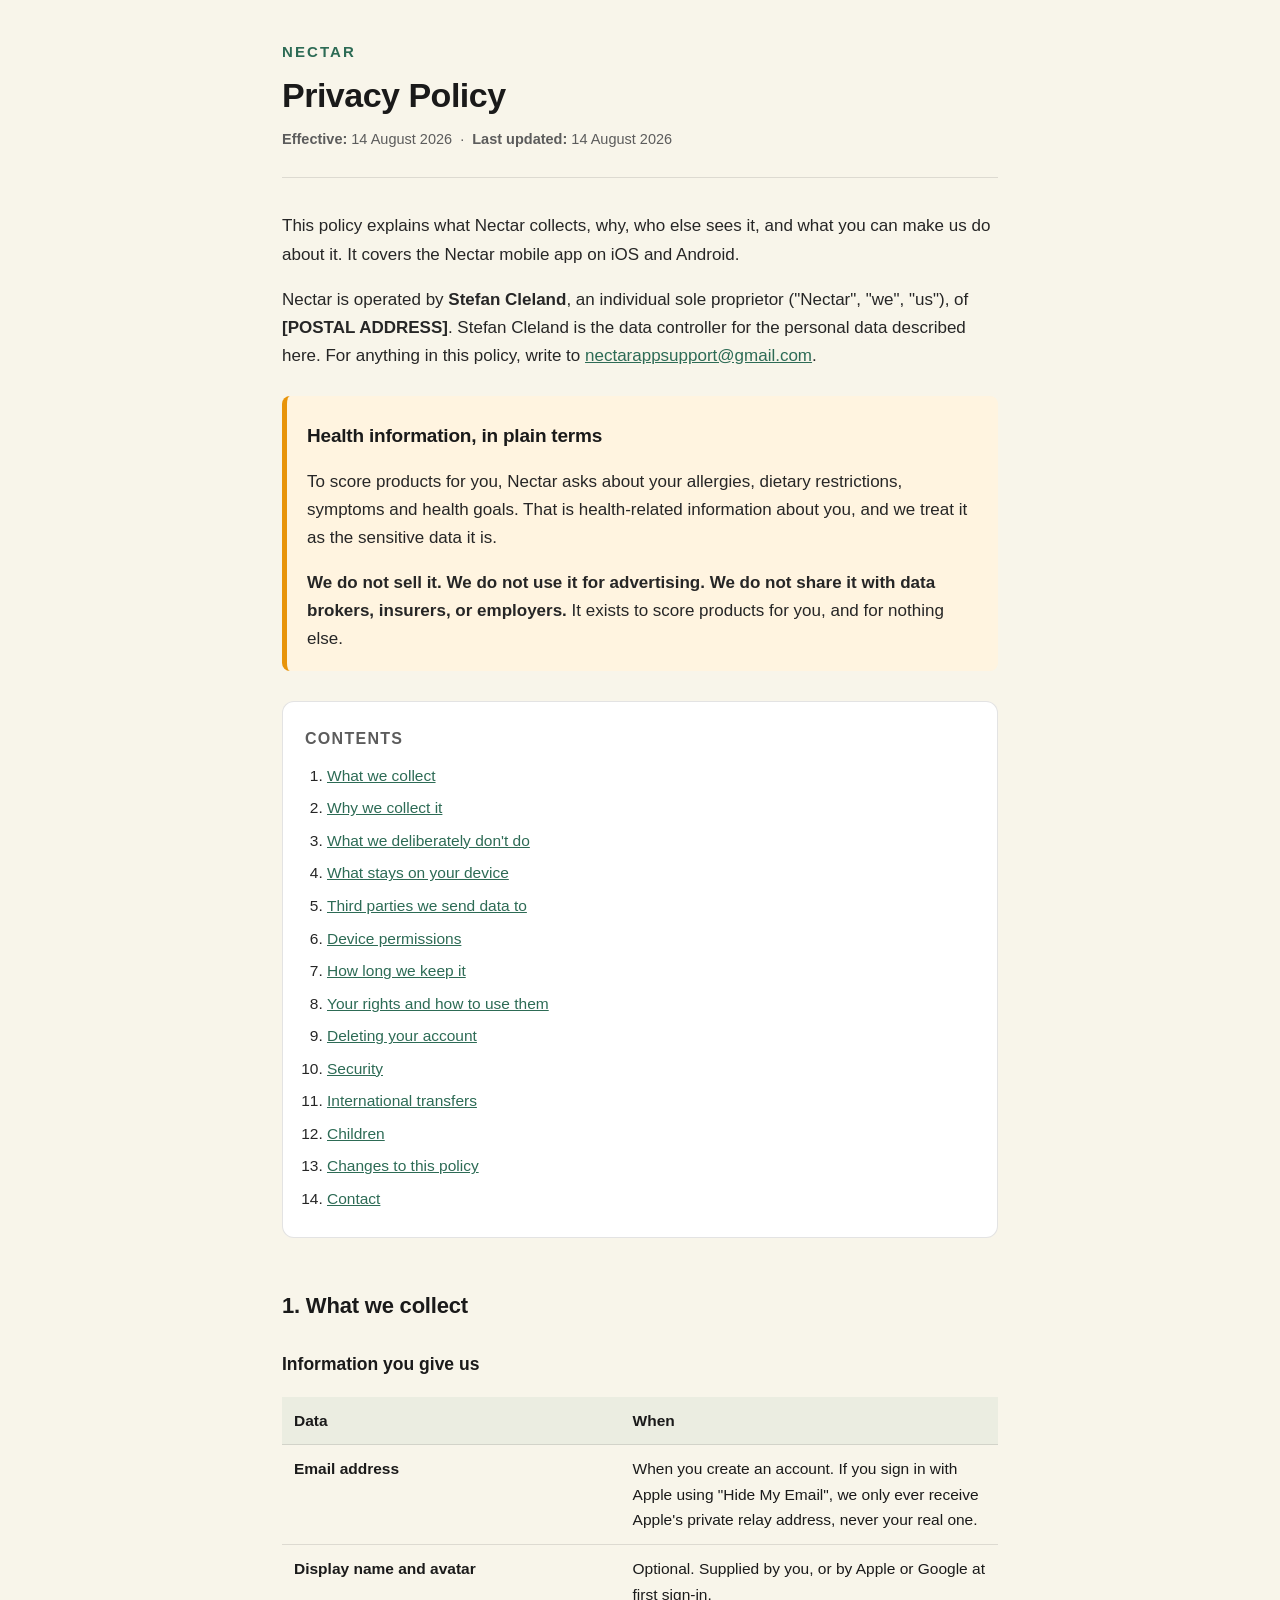
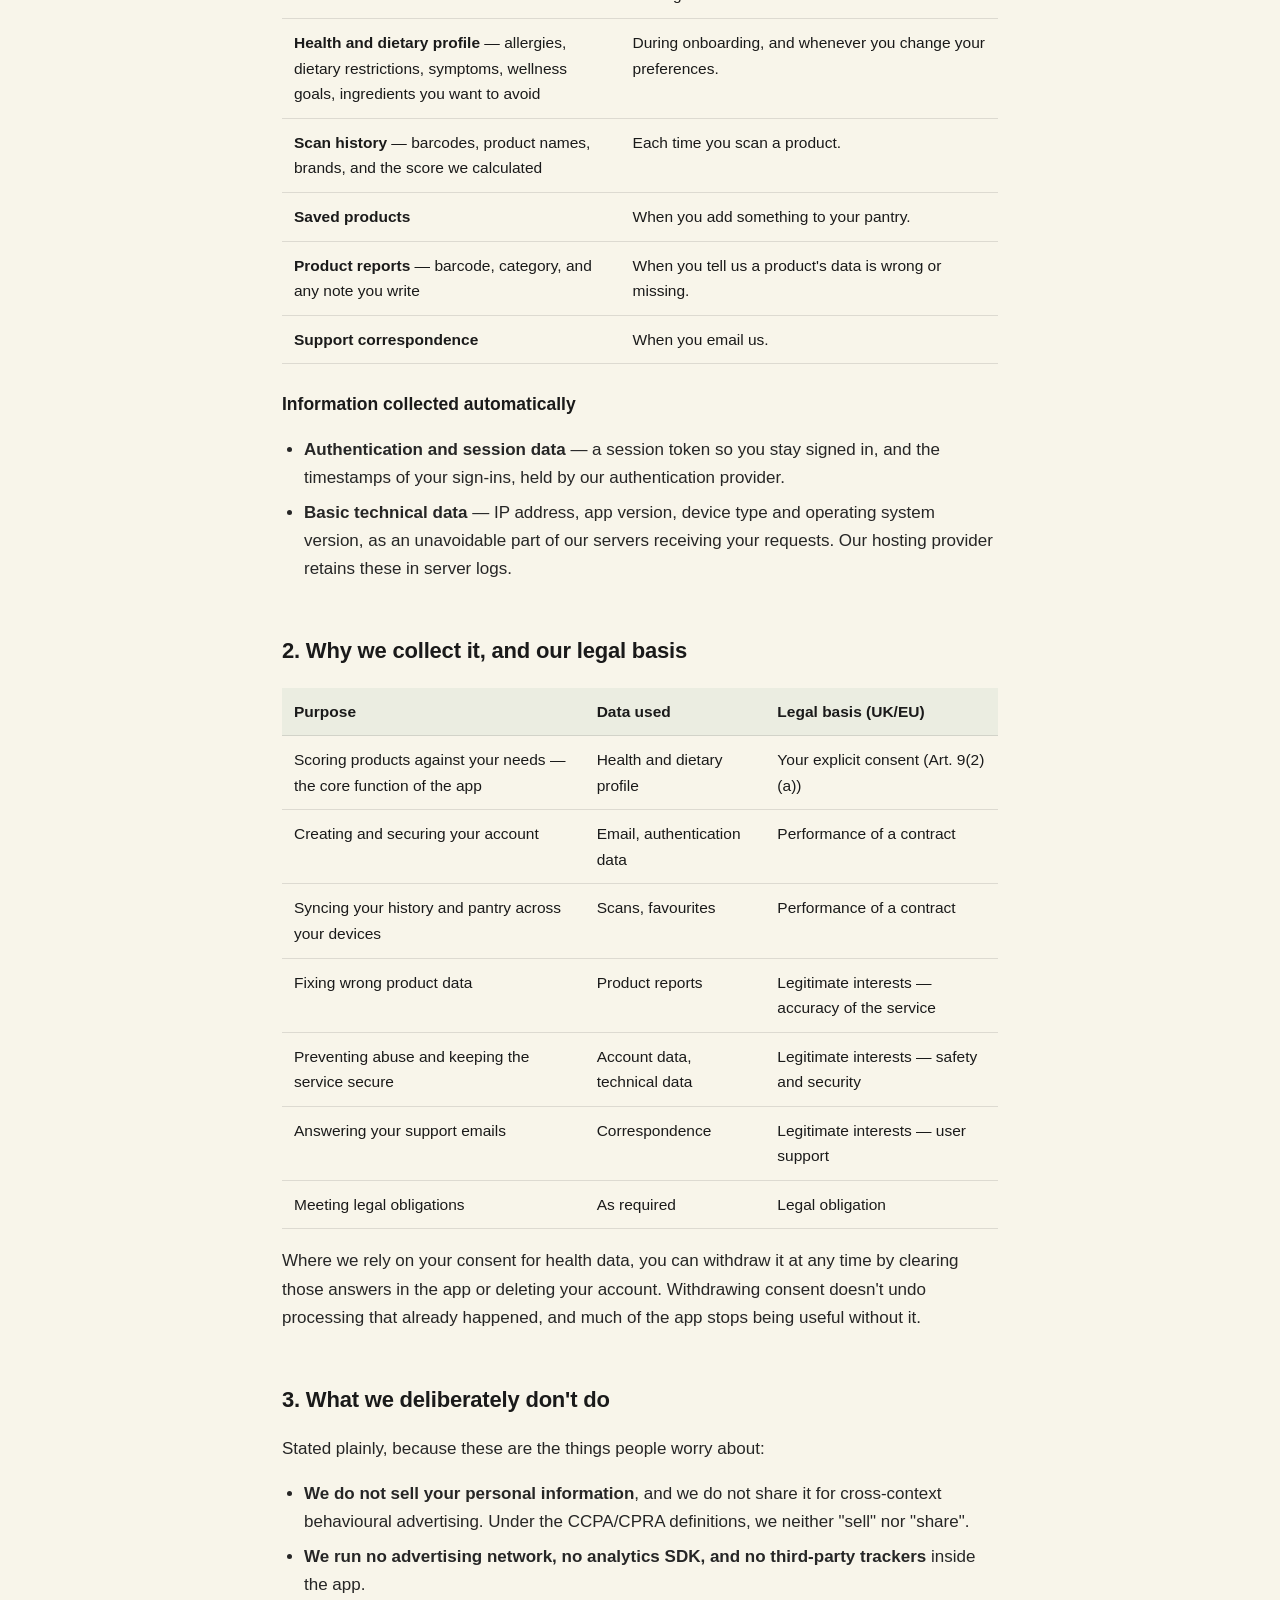
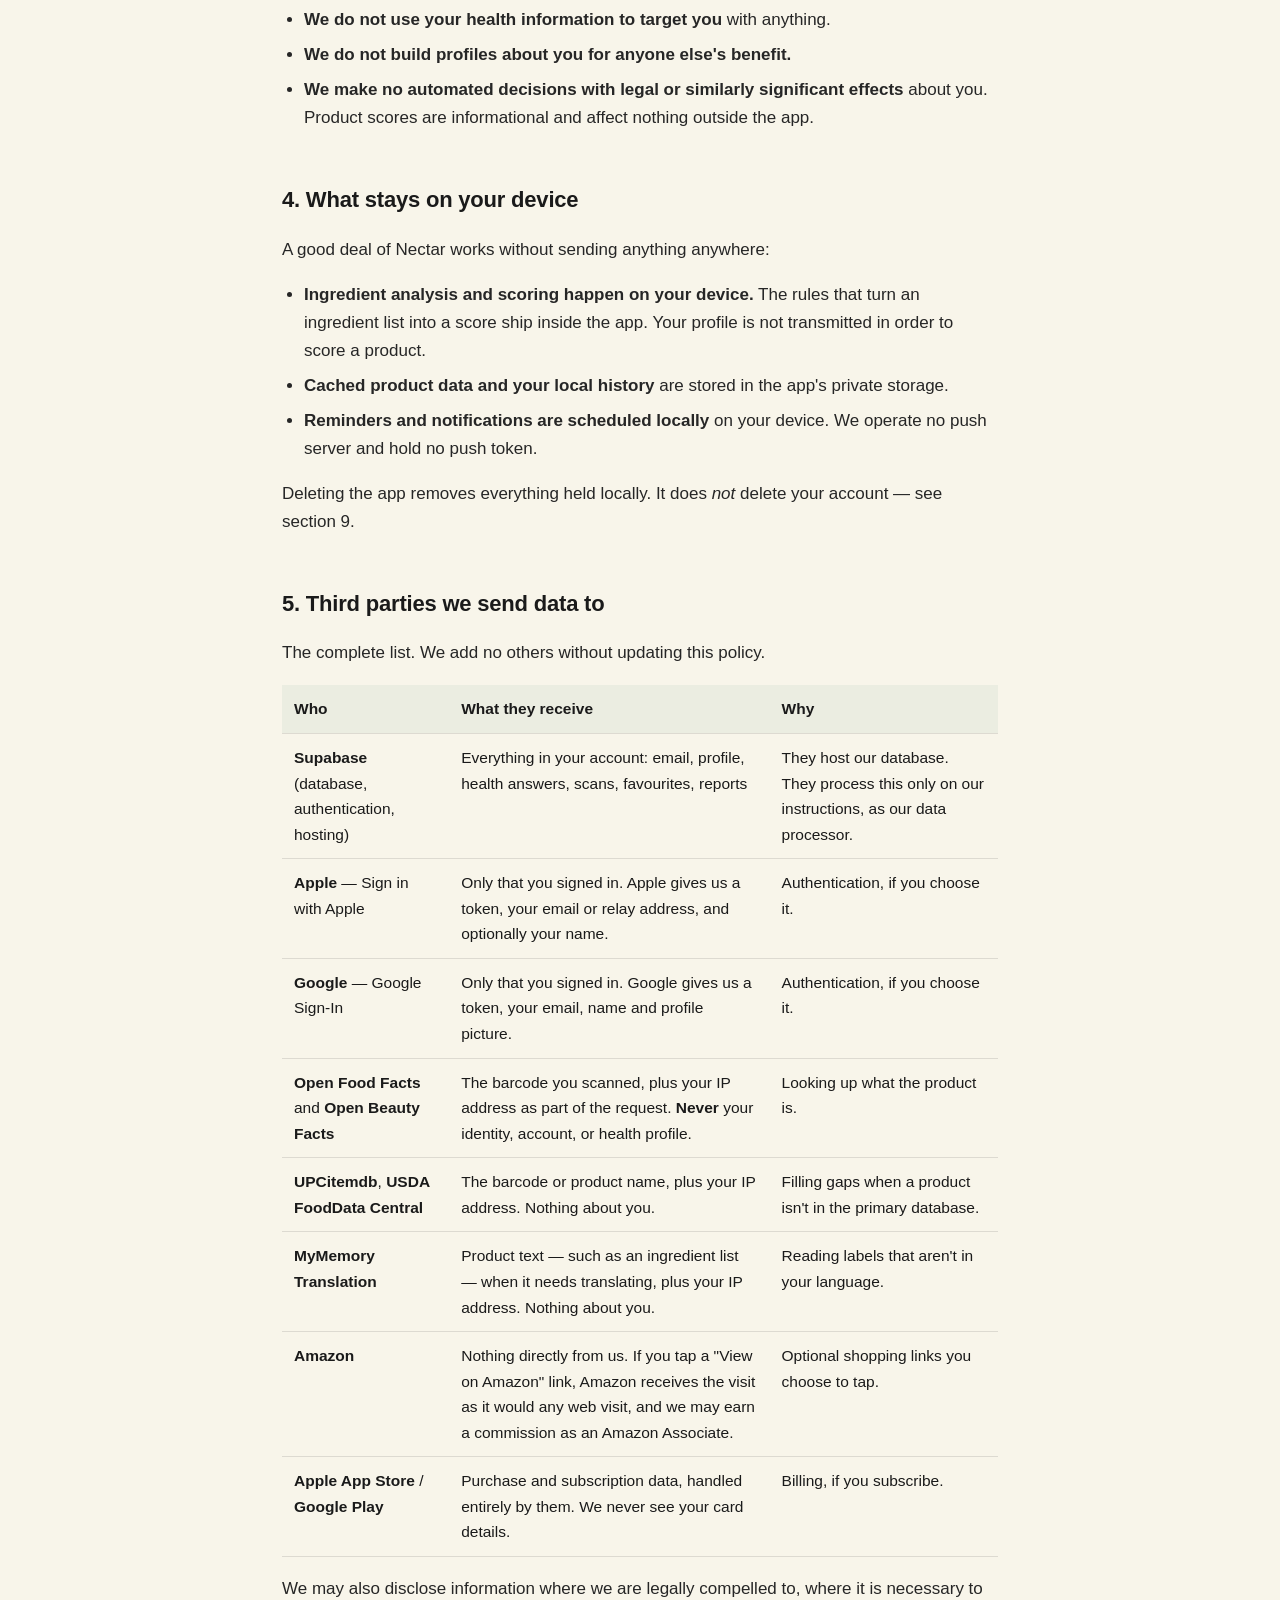
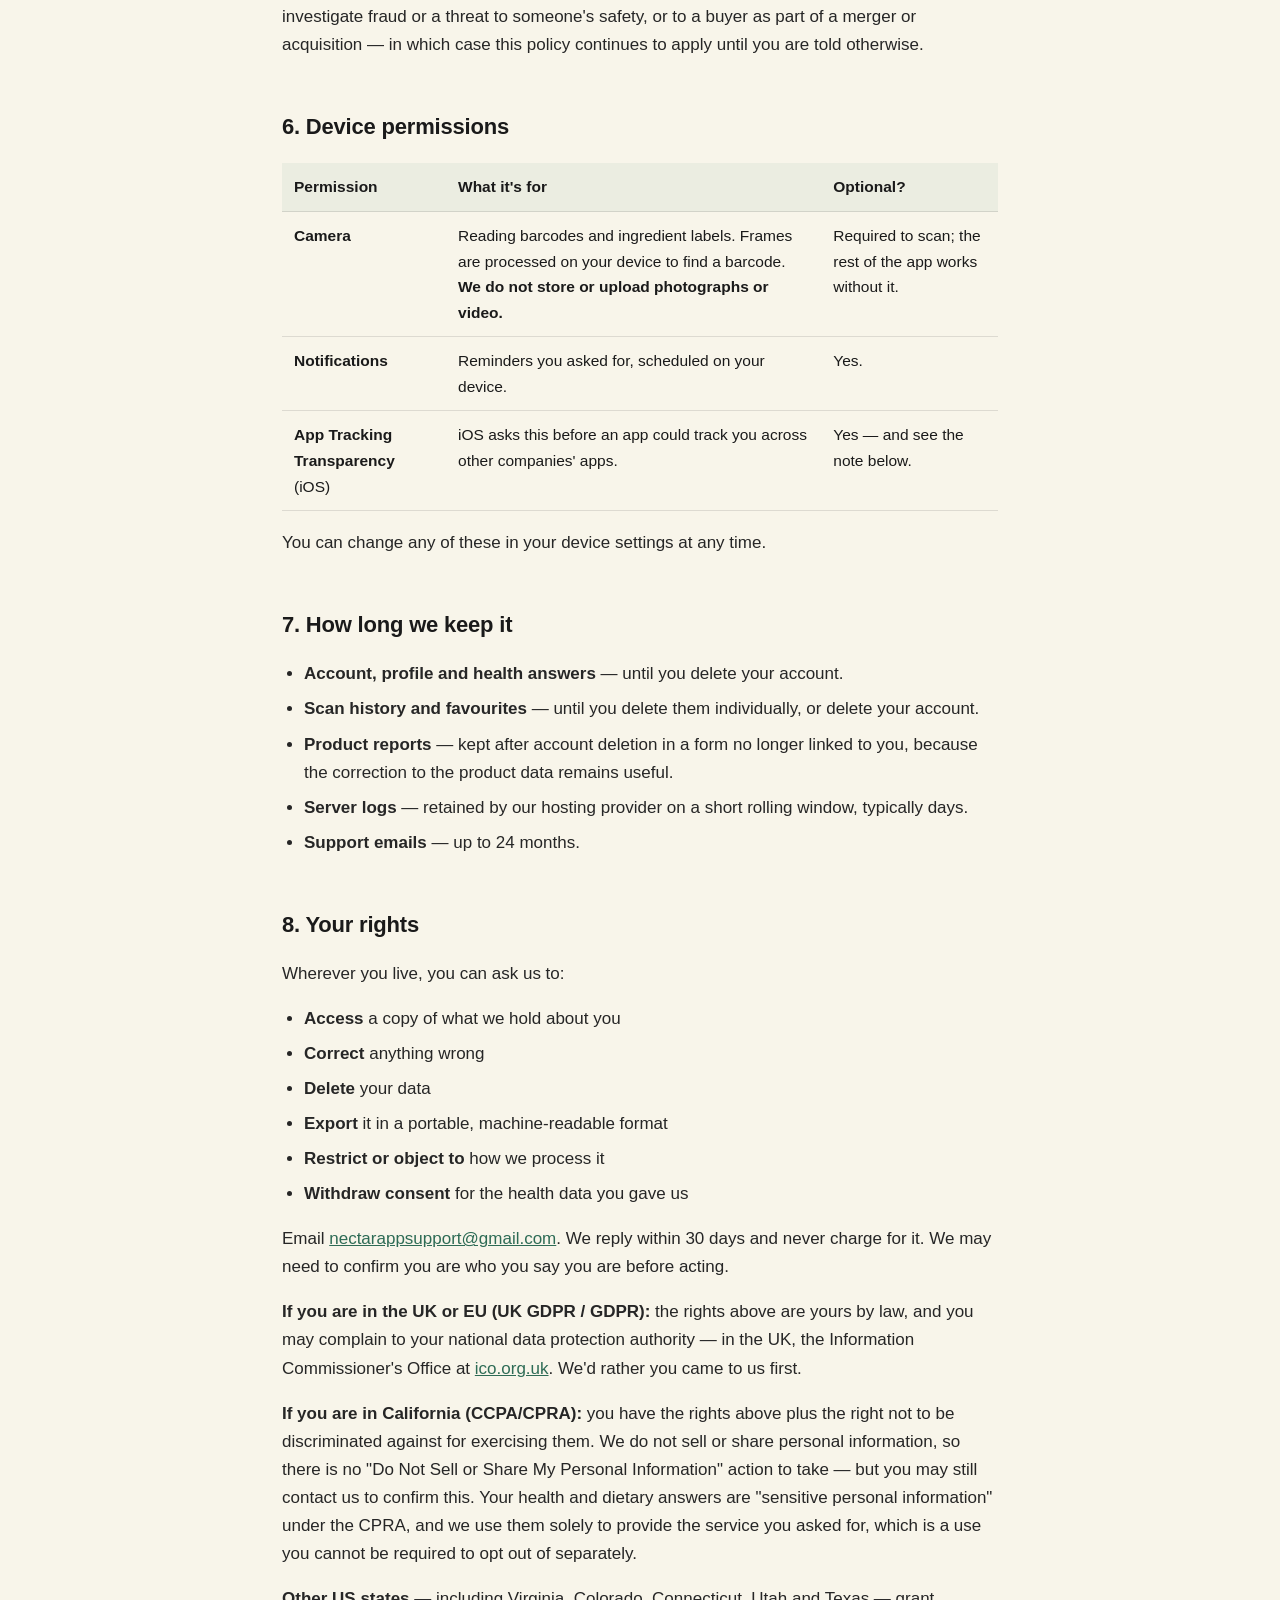
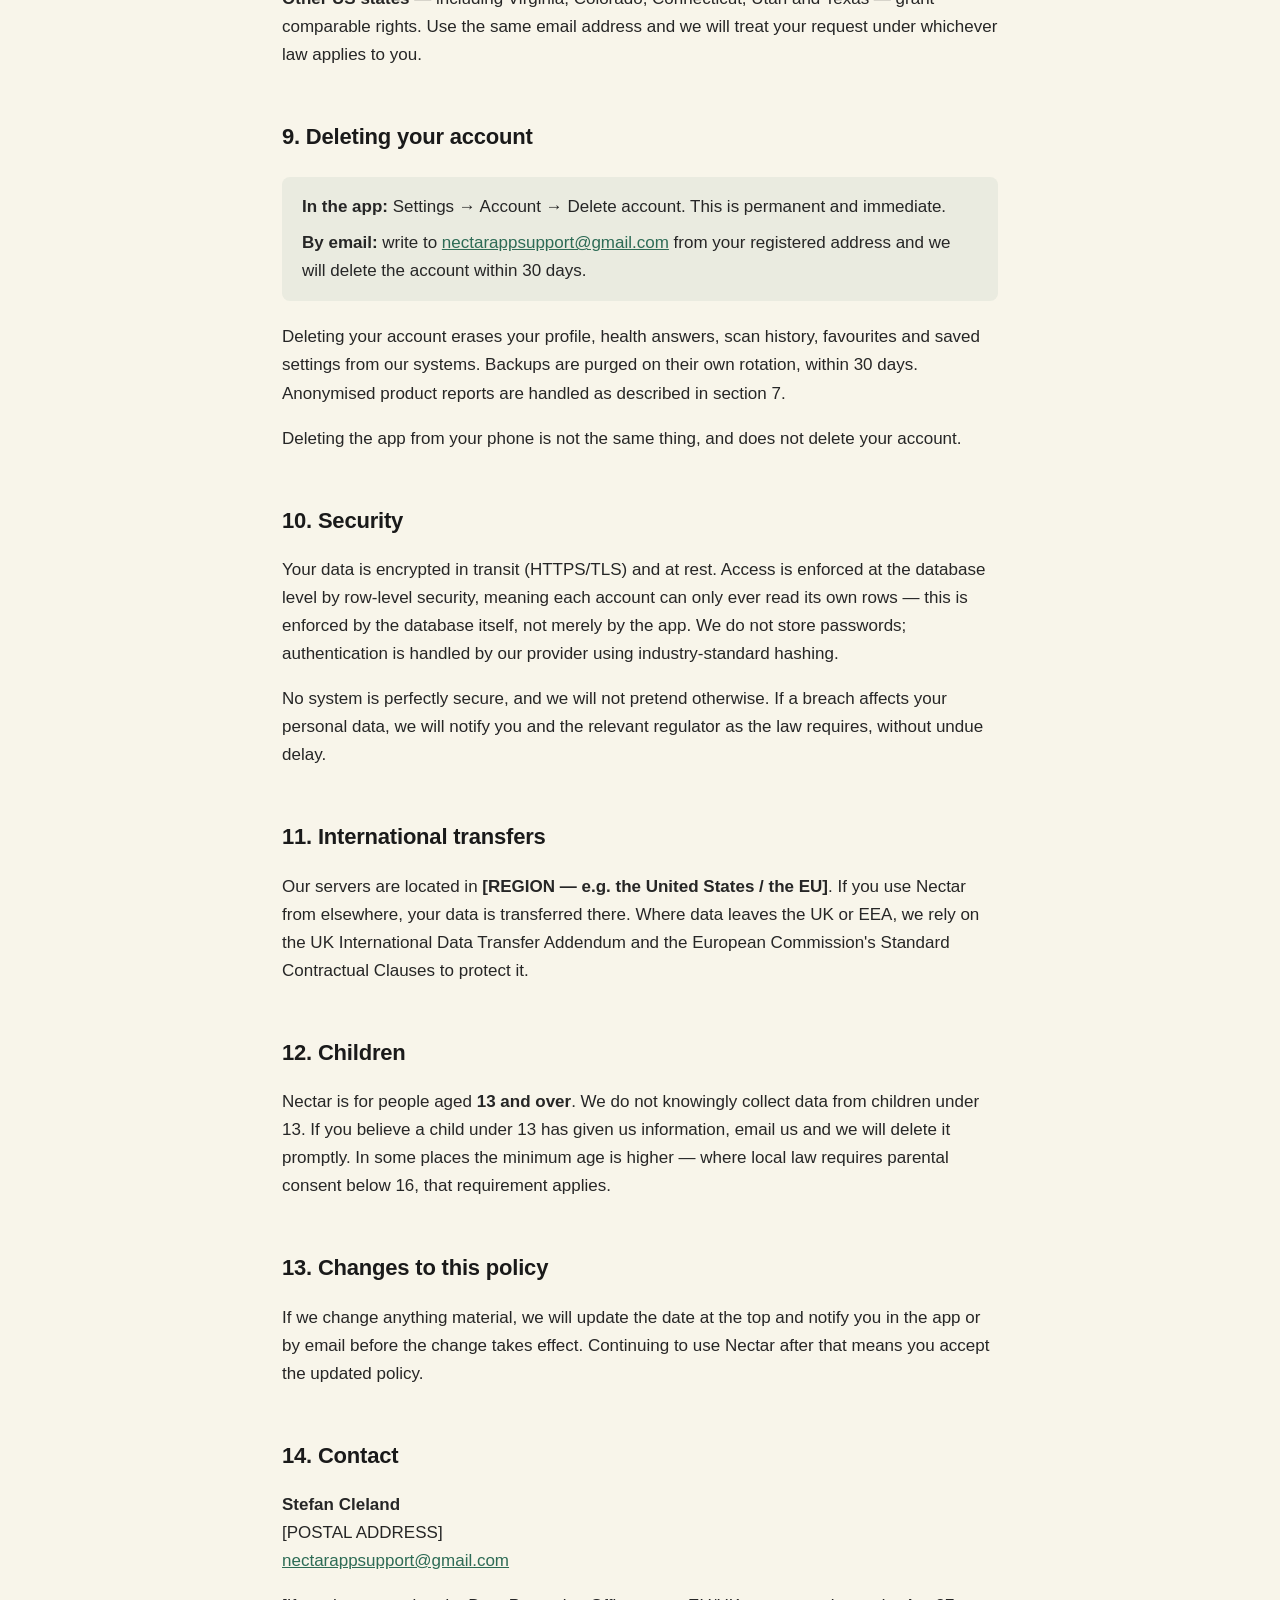
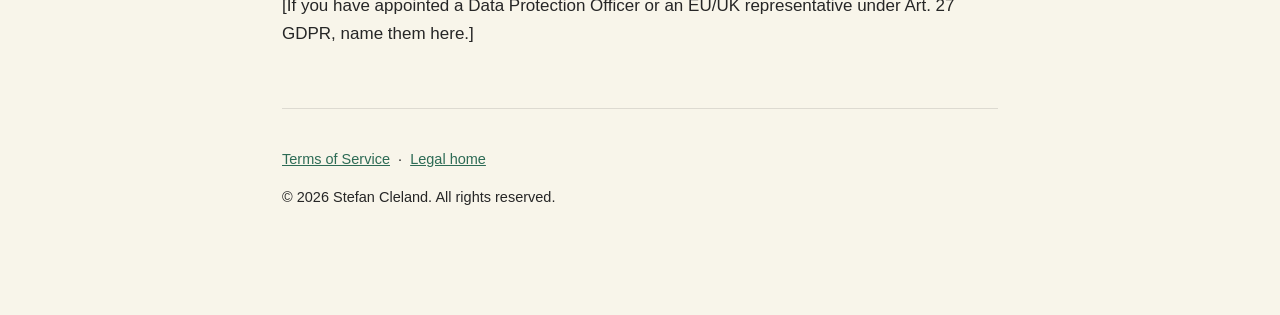
==== privacy.html @ e8535c9e "Add files via upload" ====
<!doctype html>
<html lang="en">
<head>
<meta charset="utf-8">
<meta name="viewport" content="width=device-width, initial-scale=1">
<title>Privacy Policy — Nectar</title>
<link rel="stylesheet" href="style.css">
</head>
<body>
<div class="wrap">

<header>
  <p class="brand">Nectar</p>
  <h1>Privacy Policy</h1>
  <p class="dates"><strong>Effective:</strong> 14 August 2026 &nbsp;·&nbsp; <strong>Last updated:</strong> 14 August 2026</p>
</header>

<p>This policy explains what Nectar collects, why, who else sees it, and what you can make us do about it. It covers the Nectar mobile app on iOS and Android.</p>

<p>Nectar is operated by <strong>Stefan Cleland</strong>, an individual sole proprietor ("Nectar", "we", "us"), of <strong>[POSTAL ADDRESS]</strong>. Stefan Cleland is the data controller for the personal data described here. For anything in this policy, write to <a href="mailto:nectarappsupport@gmail.com">nectarappsupport@gmail.com</a>.</p>

<div class="notice">
  <h2 style="font-size:19px;">Health information, in plain terms</h2>
  <p>To score products for you, Nectar asks about your allergies, dietary restrictions, symptoms and health goals. That is health-related information about you, and we treat it as the sensitive data it is.</p>
  <p><strong>We do not sell it. We do not use it for advertising. We do not share it with data brokers, insurers, or employers.</strong> It exists to score products for you, and for nothing else.</p>
</div>

<div class="toc">
  <h2>Contents</h2>
  <ol>
    <li><a href="#collect">What we collect</a></li>
    <li><a href="#why">Why we collect it</a></li>
    <li><a href="#dont">What we deliberately don't do</a></li>
    <li><a href="#device">What stays on your device</a></li>
    <li><a href="#third">Third parties we send data to</a></li>
    <li><a href="#permissions">Device permissions</a></li>
    <li><a href="#retention">How long we keep it</a></li>
    <li><a href="#rights">Your rights and how to use them</a></li>
    <li><a href="#delete">Deleting your account</a></li>
    <li><a href="#security">Security</a></li>
    <li><a href="#transfers">International transfers</a></li>
    <li><a href="#children">Children</a></li>
    <li><a href="#changes">Changes to this policy</a></li>
    <li><a href="#contact">Contact</a></li>
  </ol>
</div>

<h2 id="collect">1. What we collect</h2>

<h3>Information you give us</h3>
<table>
  <tr><th>Data</th><th>When</th></tr>
  <tr><td><strong>Email address</strong></td><td>When you create an account. If you sign in with Apple using "Hide My Email", we only ever receive Apple's private relay address, never your real one.</td></tr>
  <tr><td><strong>Display name and avatar</strong></td><td>Optional. Supplied by you, or by Apple or Google at first sign-in.</td></tr>
  <tr><td><strong>Health and dietary profile</strong> — allergies, dietary restrictions, symptoms, wellness goals, ingredients you want to avoid</td><td>During onboarding, and whenever you change your preferences.</td></tr>
  <tr><td><strong>Scan history</strong> — barcodes, product names, brands, and the score we calculated</td><td>Each time you scan a product.</td></tr>
  <tr><td><strong>Saved products</strong></td><td>When you add something to your pantry.</td></tr>
  <tr><td><strong>Product reports</strong> — barcode, category, and any note you write</td><td>When you tell us a product's data is wrong or missing.</td></tr>
  <tr><td><strong>Support correspondence</strong></td><td>When you email us.</td></tr>
</table>

<h3>Information collected automatically</h3>
<ul>
  <li><strong>Authentication and session data</strong> — a session token so you stay signed in, and the timestamps of your sign-ins, held by our authentication provider.</li>
  <li><strong>Basic technical data</strong> — IP address, app version, device type and operating system version, as an unavoidable part of our servers receiving your requests. Our hosting provider retains these in server logs.</li>
</ul>

<h2 id="why">2. Why we collect it, and our legal basis</h2>
<table>
  <tr><th>Purpose</th><th>Data used</th><th>Legal basis (UK/EU)</th></tr>
  <tr><td>Scoring products against your needs — the core function of the app</td><td>Health and dietary profile</td><td>Your explicit consent (Art. 9(2)(a))</td></tr>
  <tr><td>Creating and securing your account</td><td>Email, authentication data</td><td>Performance of a contract</td></tr>
  <tr><td>Syncing your history and pantry across your devices</td><td>Scans, favourites</td><td>Performance of a contract</td></tr>
  <tr><td>Fixing wrong product data</td><td>Product reports</td><td>Legitimate interests — accuracy of the service</td></tr>
  <tr><td>Preventing abuse and keeping the service secure</td><td>Account data, technical data</td><td>Legitimate interests — safety and security</td></tr>
  <tr><td>Answering your support emails</td><td>Correspondence</td><td>Legitimate interests — user support</td></tr>
  <tr><td>Meeting legal obligations</td><td>As required</td><td>Legal obligation</td></tr>
</table>

<p>Where we rely on your consent for health data, you can withdraw it at any time by clearing those answers in the app or deleting your account. Withdrawing consent doesn't undo processing that already happened, and much of the app stops being useful without it.</p>

<h2 id="dont">3. What we deliberately don't do</h2>
<p>Stated plainly, because these are the things people worry about:</p>
<ul>
  <li><strong>We do not sell your personal information</strong>, and we do not share it for cross-context behavioural advertising. Under the CCPA/CPRA definitions, we neither "sell" nor "share".</li>
  <li><strong>We run no advertising network, no analytics SDK, and no third-party trackers</strong> inside the app.</li>
  <li><strong>We do not use your health information to target you</strong> with anything.</li>
  <li><strong>We do not build profiles about you for anyone else's benefit.</strong></li>
  <li><strong>We make no automated decisions with legal or similarly significant effects</strong> about you. Product scores are informational and affect nothing outside the app.</li>
</ul>

<h2 id="device">4. What stays on your device</h2>
<p>A good deal of Nectar works without sending anything anywhere:</p>
<ul>
  <li><strong>Ingredient analysis and scoring happen on your device.</strong> The rules that turn an ingredient list into a score ship inside the app. Your profile is not transmitted in order to score a product.</li>
  <li><strong>Cached product data and your local history</strong> are stored in the app's private storage.</li>
  <li><strong>Reminders and notifications are scheduled locally</strong> on your device. We operate no push server and hold no push token.</li>
</ul>
<p>Deleting the app removes everything held locally. It does <em>not</em> delete your account — see section 9.</p>

<h2 id="third">5. Third parties we send data to</h2>
<p>The complete list. We add no others without updating this policy.</p>

<table>
  <tr><th>Who</th><th>What they receive</th><th>Why</th></tr>
  <tr>
    <td><strong>Supabase</strong> (database, authentication, hosting)</td>
    <td>Everything in your account: email, profile, health answers, scans, favourites, reports</td>
    <td>They host our database. They process this only on our instructions, as our data processor.</td>
  </tr>
  <tr>
    <td><strong>Apple</strong> — Sign in with Apple</td>
    <td>Only that you signed in. Apple gives us a token, your email or relay address, and optionally your name.</td>
    <td>Authentication, if you choose it.</td>
  </tr>
  <tr>
    <td><strong>Google</strong> — Google Sign-In</td>
    <td>Only that you signed in. Google gives us a token, your email, name and profile picture.</td>
    <td>Authentication, if you choose it.</td>
  </tr>
  <tr>
    <td><strong>Open Food Facts</strong> and <strong>Open Beauty Facts</strong></td>
    <td>The barcode you scanned, plus your IP address as part of the request. <strong>Never</strong> your identity, account, or health profile.</td>
    <td>Looking up what the product is.</td>
  </tr>
  <tr>
    <td><strong>UPCitemdb</strong>, <strong>USDA FoodData Central</strong></td>
    <td>The barcode or product name, plus your IP address. Nothing about you.</td>
    <td>Filling gaps when a product isn't in the primary database.</td>
  </tr>
  <tr>
    <td><strong>MyMemory Translation</strong></td>
    <td>Product text — such as an ingredient list — when it needs translating, plus your IP address. Nothing about you.</td>
    <td>Reading labels that aren't in your language.</td>
  </tr>
  <tr>
    <td><strong>Amazon</strong></td>
    <td>Nothing directly from us. If you tap a "View on Amazon" link, Amazon receives the visit as it would any web visit, and we may earn a commission as an Amazon Associate.</td>
    <td>Optional shopping links you choose to tap.</td>
  </tr>
  <tr>
    <td><strong>Apple App Store</strong> / <strong>Google Play</strong></td>
    <td>Purchase and subscription data, handled entirely by them. We never see your card details.</td>
    <td>Billing, if you subscribe.</td>
  </tr>
</table>

<p>We may also disclose information where we are legally compelled to, where it is necessary to investigate fraud or a threat to someone's safety, or to a buyer as part of a merger or acquisition — in which case this policy continues to apply until you are told otherwise.</p>

<h2 id="permissions">6. Device permissions</h2>
<table>
  <tr><th>Permission</th><th>What it's for</th><th>Optional?</th></tr>
  <tr><td><strong>Camera</strong></td><td>Reading barcodes and ingredient labels. Frames are processed on your device to find a barcode. <strong>We do not store or upload photographs or video.</strong></td><td>Required to scan; the rest of the app works without it.</td></tr>
  <tr><td><strong>Notifications</strong></td><td>Reminders you asked for, scheduled on your device.</td><td>Yes.</td></tr>
  <tr><td><strong>App Tracking Transparency</strong> (iOS)</td><td>iOS asks this before an app could track you across other companies' apps.</td><td>Yes — and see the note below.</td></tr>
</table>
<p>You can change any of these in your device settings at any time.</p>

<h2 id="retention">7. How long we keep it</h2>
<ul>
  <li><strong>Account, profile and health answers</strong> — until you delete your account.</li>
  <li><strong>Scan history and favourites</strong> — until you delete them individually, or delete your account.</li>
  <li><strong>Product reports</strong> — kept after account deletion in a form no longer linked to you, because the correction to the product data remains useful.</li>
  <li><strong>Server logs</strong> — retained by our hosting provider on a short rolling window, typically days.</li>
  <li><strong>Support emails</strong> — up to 24 months.</li>
</ul>

<h2 id="rights">8. Your rights</h2>
<p>Wherever you live, you can ask us to:</p>
<ul>
  <li><strong>Access</strong> a copy of what we hold about you</li>
  <li><strong>Correct</strong> anything wrong</li>
  <li><strong>Delete</strong> your data</li>
  <li><strong>Export</strong> it in a portable, machine-readable format</li>
  <li><strong>Restrict or object to</strong> how we process it</li>
  <li><strong>Withdraw consent</strong> for the health data you gave us</li>
</ul>
<p>Email <a href="mailto:nectarappsupport@gmail.com">nectarappsupport@gmail.com</a>. We reply within 30 days and never charge for it. We may need to confirm you are who you say you are before acting.</p>

<p><strong>If you are in the UK or EU (UK GDPR / GDPR):</strong> the rights above are yours by law, and you may complain to your national data protection authority — in the UK, the Information Commissioner's Office at <a href="https://ico.org.uk">ico.org.uk</a>. We'd rather you came to us first.</p>

<p><strong>If you are in California (CCPA/CPRA):</strong> you have the rights above plus the right not to be discriminated against for exercising them. We do not sell or share personal information, so there is no "Do Not Sell or Share My Personal Information" action to take — but you may still contact us to confirm this. Your health and dietary answers are "sensitive personal information" under the CPRA, and we use them solely to provide the service you asked for, which is a use you cannot be required to opt out of separately.</p>

<p><strong>Other US states</strong> — including Virginia, Colorado, Connecticut, Utah and Texas — grant comparable rights. Use the same email address and we will treat your request under whichever law applies to you.</p>

<h2 id="delete">9. Deleting your account</h2>
<div class="callout">
  <p style="margin:0 0 8px;"><strong>In the app:</strong> Settings → Account → Delete account. This is permanent and immediate.</p>
  <p style="margin:0;"><strong>By email:</strong> write to <a href="mailto:nectarappsupport@gmail.com">nectarappsupport@gmail.com</a> from your registered address and we will delete the account within 30 days.</p>
</div>
<p>Deleting your account erases your profile, health answers, scan history, favourites and saved settings from our systems. Backups are purged on their own rotation, within 30 days. Anonymised product reports are handled as described in section 7.</p>
<p>Deleting the app from your phone is not the same thing, and does not delete your account.</p>

<h2 id="security">10. Security</h2>
<p>Your data is encrypted in transit (HTTPS/TLS) and at rest. Access is enforced at the database level by row-level security, meaning each account can only ever read its own rows — this is enforced by the database itself, not merely by the app. We do not store passwords; authentication is handled by our provider using industry-standard hashing.</p>
<p>No system is perfectly secure, and we will not pretend otherwise. If a breach affects your personal data, we will notify you and the relevant regulator as the law requires, without undue delay.</p>

<h2 id="transfers">11. International transfers</h2>
<p>Our servers are located in <strong>[REGION — e.g. the United States / the EU]</strong>. If you use Nectar from elsewhere, your data is transferred there. Where data leaves the UK or EEA, we rely on the UK International Data Transfer Addendum and the European Commission's Standard Contractual Clauses to protect it.</p>

<h2 id="children">12. Children</h2>
<p>Nectar is for people aged <strong>13 and over</strong>. We do not knowingly collect data from children under 13. If you believe a child under 13 has given us information, email us and we will delete it promptly. In some places the minimum age is higher — where local law requires parental consent below 16, that requirement applies.</p>

<h2 id="changes">13. Changes to this policy</h2>
<p>If we change anything material, we will update the date at the top and notify you in the app or by email before the change takes effect. Continuing to use Nectar after that means you accept the updated policy.</p>

<h2 id="contact">14. Contact</h2>
<p>
  <strong>Stefan Cleland</strong><br>
  [POSTAL ADDRESS]<br>
  <a href="mailto:nectarappsupport@gmail.com">nectarappsupport@gmail.com</a>
</p>
<p>[If you have appointed a Data Protection Officer or an EU/UK representative under Art. 27 GDPR, name them here.]</p>

<footer>
  <p><a href="terms.html">Terms of Service</a> &nbsp;·&nbsp; <a href="index.html">Legal home</a></p>
  <p>© 2026 Stefan Cleland. All rights reserved.</p>
</footer>

</div>
</body>
</html>
---- style.css ----
/* Shared styling for Nectar's public legal pages.
   Deliberately plain and self-contained — no fonts, scripts, or assets loaded
   from anywhere else, so these pages stay reachable and readable forever. */

:root {
  --cream:  #F8F5EA;
  --ink:    #1A1A1A;
  --muted:  #5C5C5C;
  --green:  #2D6B55;
  --rule:   rgba(26, 26, 26, 0.12);
  --warn-bg:     #FFF4E0;
  --warn-border: #E8940A;
}

* { box-sizing: border-box; }

body {
  margin: 0;
  background: var(--cream);
  color: var(--ink);
  font-family: -apple-system, BlinkMacSystemFont, "Segoe UI", Roboto, Helvetica, Arial, sans-serif;
  font-size: 17px;
  line-height: 1.65;
  -webkit-text-size-adjust: 100%;
}

.wrap {
  max-width: 760px;
  margin: 0 auto;
  padding: 40px 22px 90px;
}

header { border-bottom: 1px solid var(--rule); padding-bottom: 26px; margin-bottom: 34px; }
.brand { font-size: 15px; font-weight: 700; letter-spacing: 0.14em; text-transform: uppercase; color: var(--green); margin: 0 0 10px; }

h1 { font-size: 34px; line-height: 1.2; letter-spacing: -0.5px; margin: 0 0 12px; }
h2 { font-size: 22px; letter-spacing: -0.2px; margin: 44px 0 12px; padding-top: 6px; }
h3 { font-size: 17.5px; margin: 26px 0 8px; }

.dates { color: var(--muted); font-size: 14.5px; margin: 0; }

p, li { color: #262626; }
ul, ol { padding-left: 22px; }
li { margin-bottom: 7px; }

a { color: var(--green); }

strong { font-weight: 650; }

/* The health disclaimer. It is the single most important thing on the page and
   is styled to survive skim-reading. */
.notice {
  background: var(--warn-bg);
  border-left: 5px solid var(--warn-border);
  border-radius: 8px;
  padding: 18px 20px;
  margin: 26px 0;
}
.notice p:first-child { margin-top: 0; }
.notice p:last-child  { margin-bottom: 0; }
.notice h2 { margin-top: 0; }

.callout {
  background: rgba(45, 107, 85, 0.07);
  border-radius: 8px;
  padding: 16px 20px;
  margin: 22px 0;
}

/* Sections that must be read as written — liability, arbitration, disclaimers.
   Capitalised in the source text; this keeps them legible rather than shouty. */
.legalese { font-size: 15.5px; letter-spacing: 0.01em; }

table { border-collapse: collapse; width: 100%; margin: 18px 0; font-size: 15.5px; }
th, td { text-align: left; padding: 11px 12px; border-bottom: 1px solid var(--rule); vertical-align: top; }
th { font-weight: 650; background: rgba(45, 107, 85, 0.06); }

.toc { background: #fff; border: 1px solid var(--rule); border-radius: 12px; padding: 18px 22px; margin: 30px 0 10px; }
.toc h2 { margin: 0 0 10px; font-size: 16px; text-transform: uppercase; letter-spacing: 0.08em; color: var(--muted); }
.toc ol { margin: 0; font-size: 15.5px; }

footer { margin-top: 60px; padding-top: 24px; border-top: 1px solid var(--rule); color: var(--muted); font-size: 14.5px; }

/* The pages are light by design — a legal document that changes appearance
   between devices invites arguments about what the user was shown. */
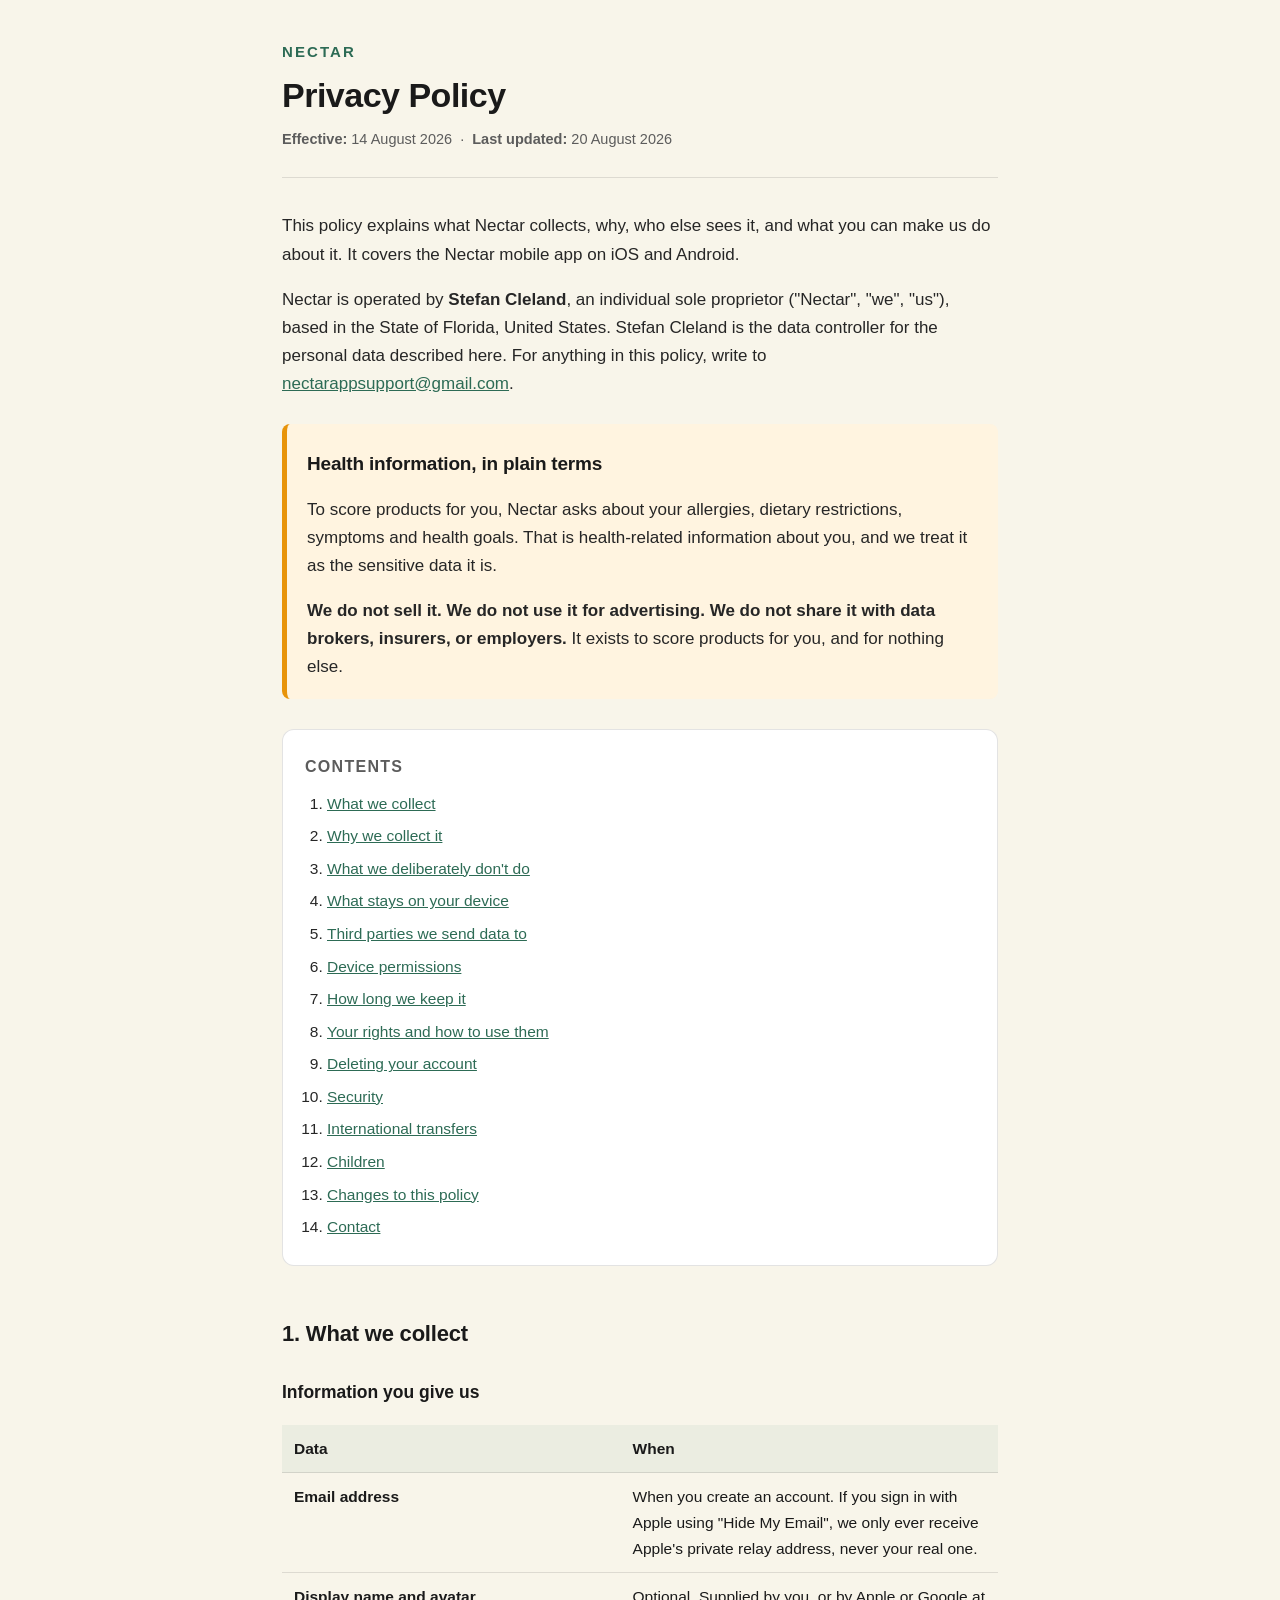
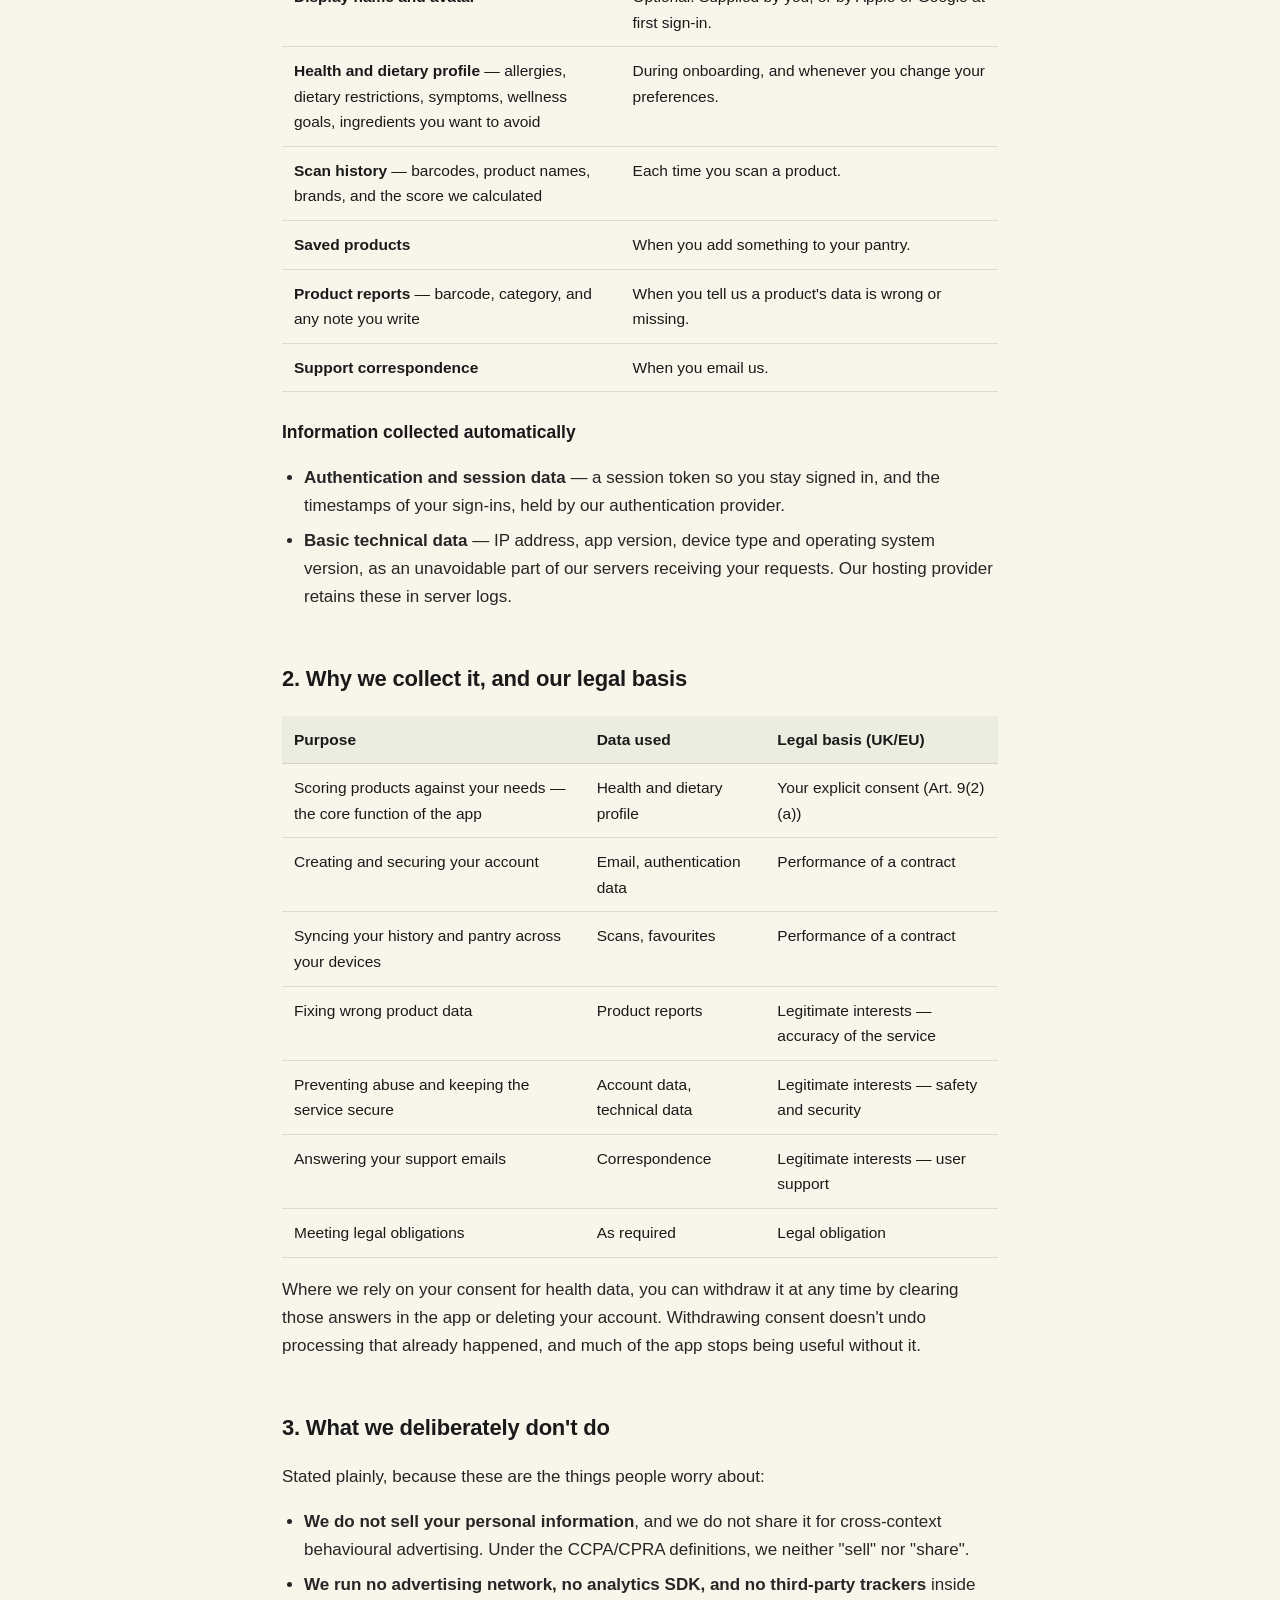
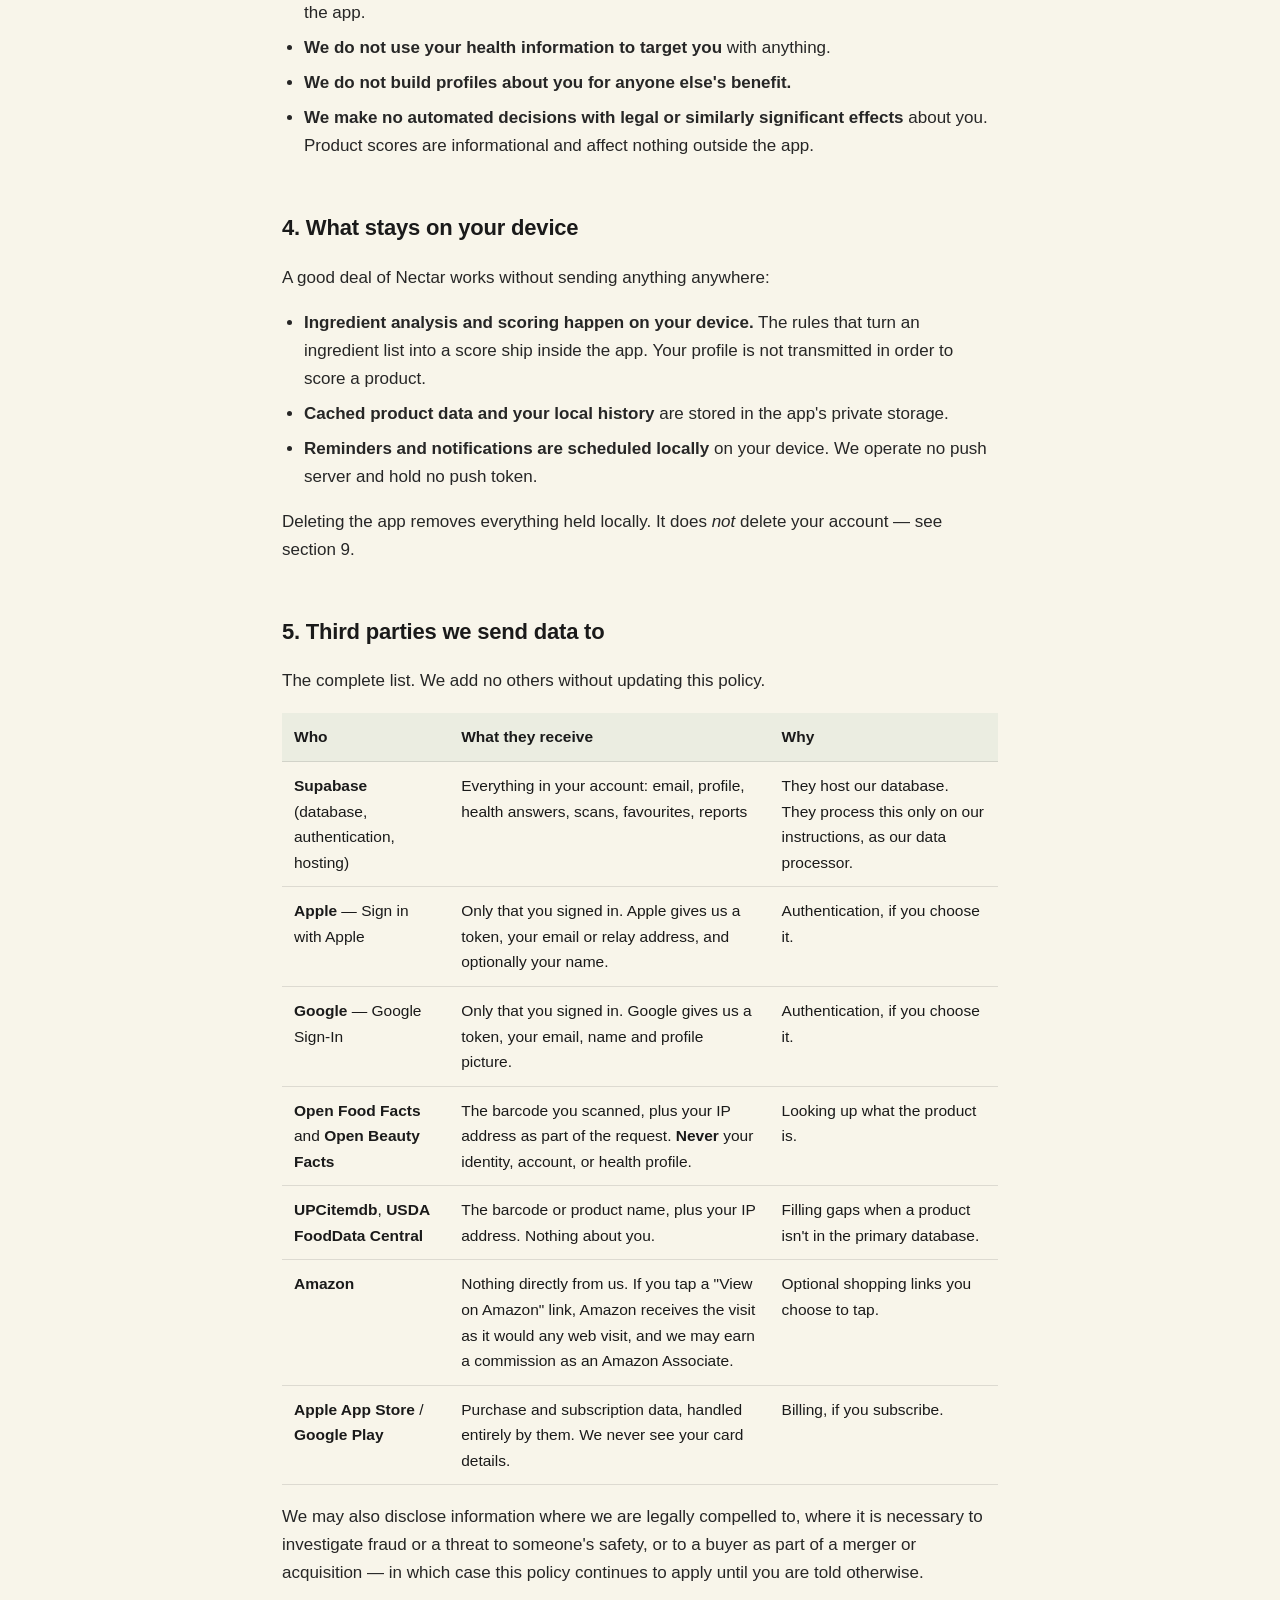
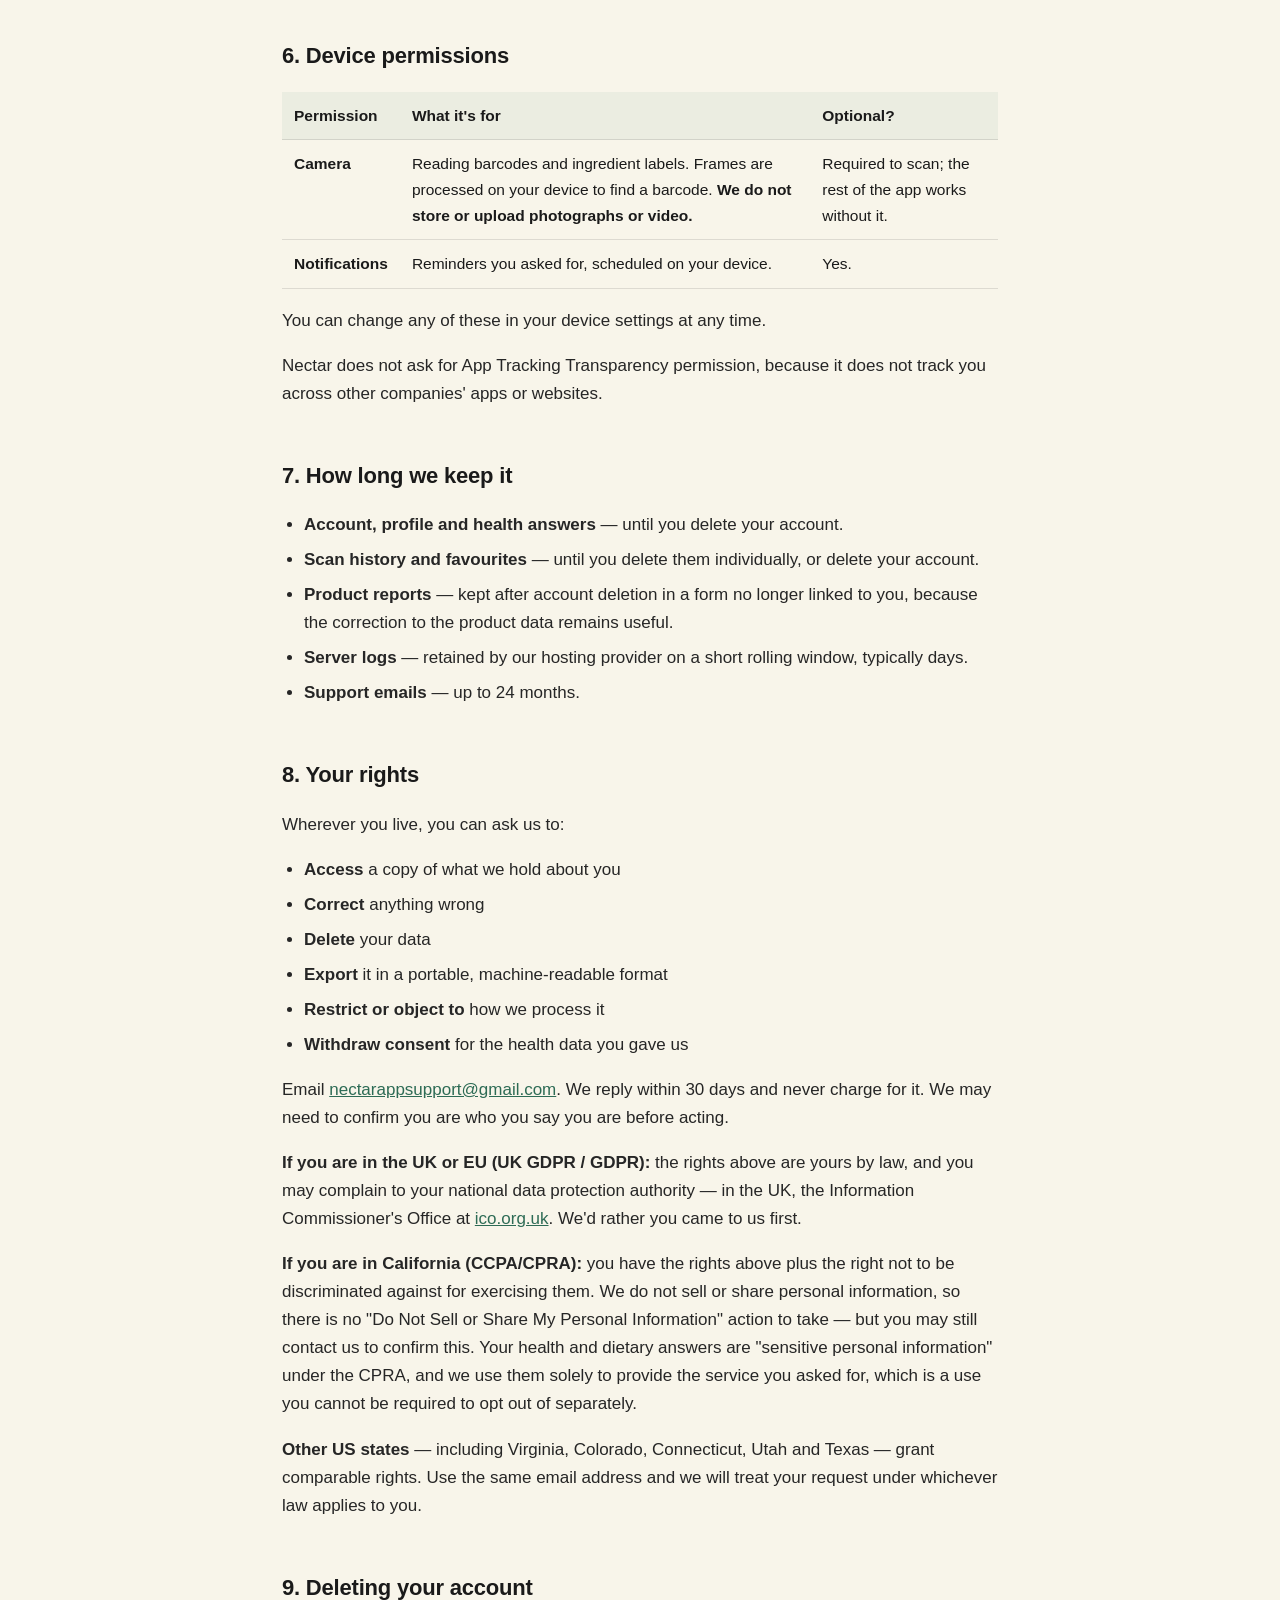
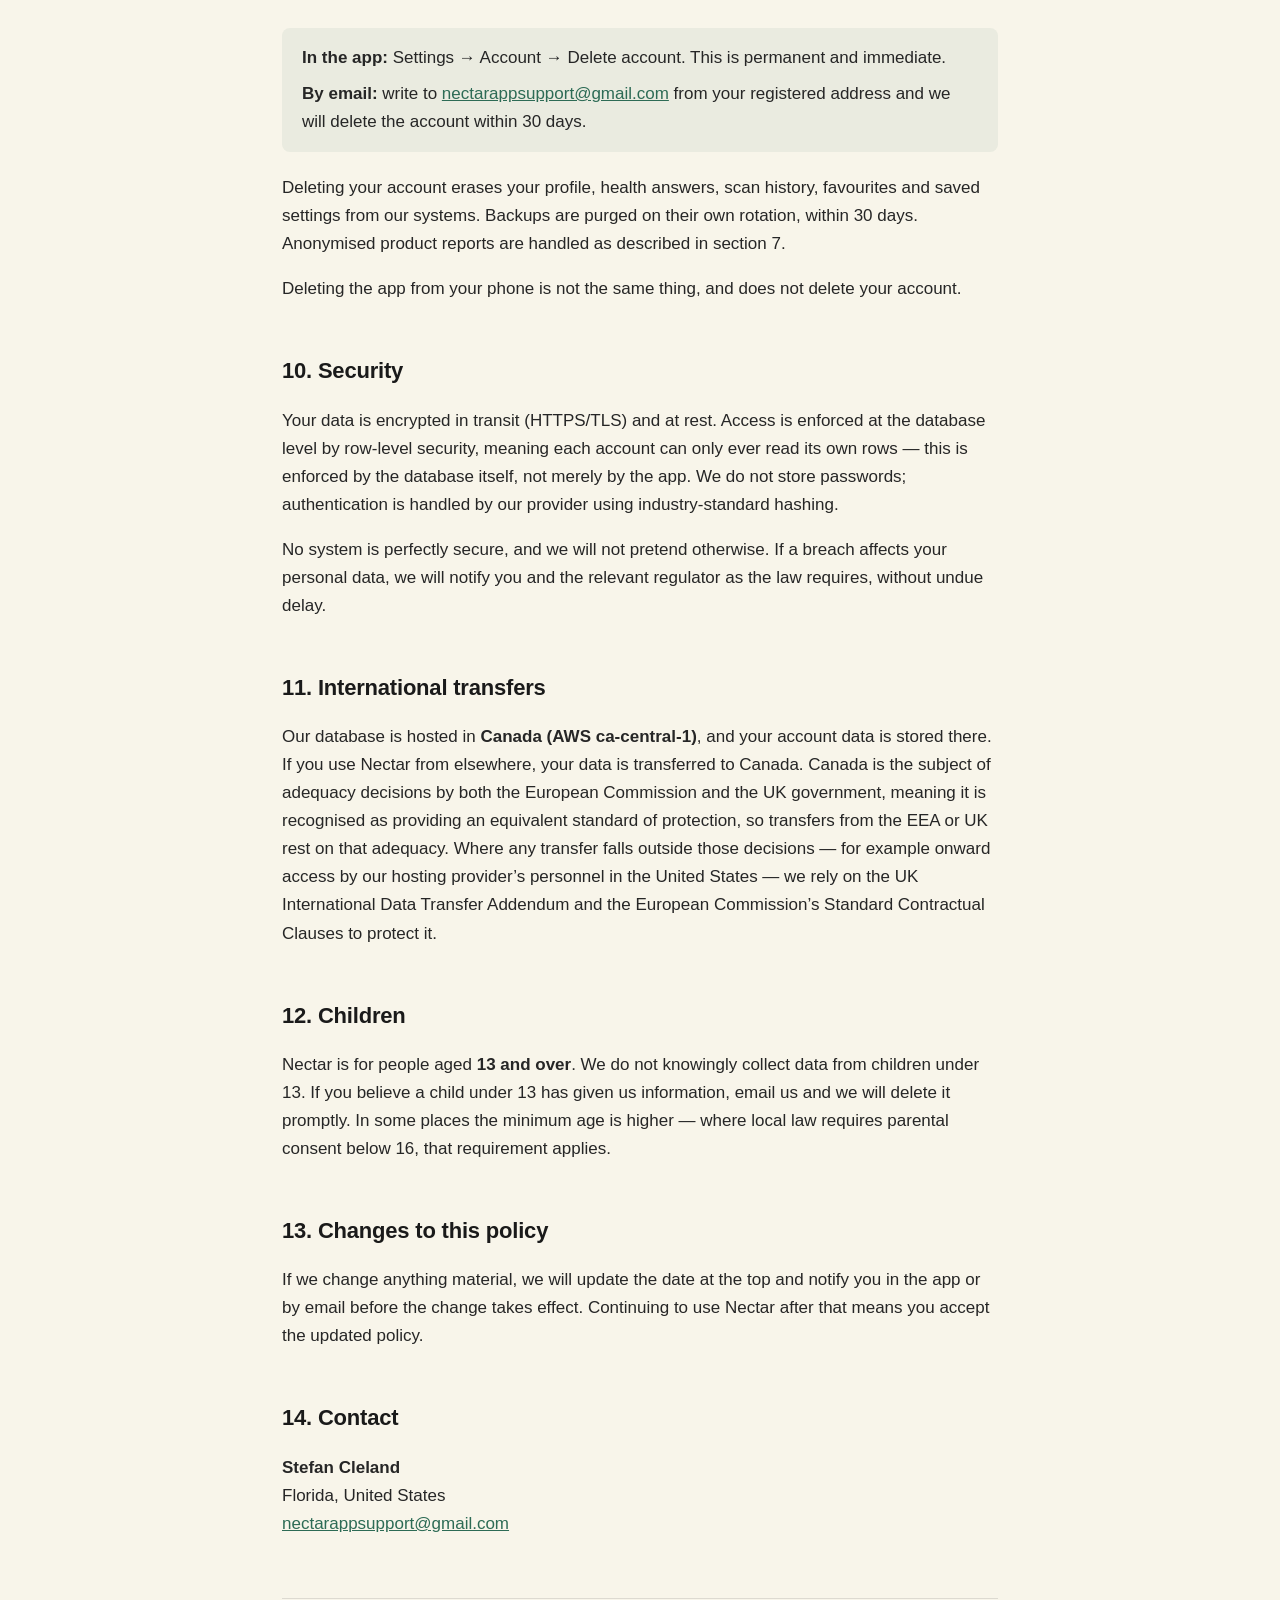
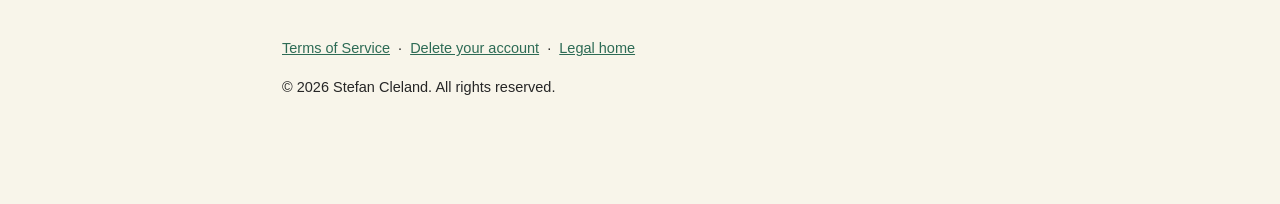
==== commit 86af497d: "Fill legal placeholders, drop MyMemory, add account deletion page - Replace [POSTAL ADDRESS], [REGIO" ====
--- a/privacy.html
+++ b/privacy.html
@@ -12,12 +12,12 @@
 <header>
   <p class="brand">Nectar</p>
   <h1>Privacy Policy</h1>
-  <p class="dates"><strong>Effective:</strong> 14 August 2026 &nbsp;·&nbsp; <strong>Last updated:</strong> 14 August 2026</p>
+  <p class="dates"><strong>Effective:</strong> 14 August 2026 &nbsp;·&nbsp; <strong>Last updated:</strong> 20 August 2026</p>
 </header>
 
 <p>This policy explains what Nectar collects, why, who else sees it, and what you can make us do about it. It covers the Nectar mobile app on iOS and Android.</p>
 
-<p>Nectar is operated by <strong>Stefan Cleland</strong>, an individual sole proprietor ("Nectar", "we", "us"), of <strong>[POSTAL ADDRESS]</strong>. Stefan Cleland is the data controller for the personal data described here. For anything in this policy, write to <a href="mailto:nectarappsupport@gmail.com">nectarappsupport@gmail.com</a>.</p>
+<p>Nectar is operated by <strong>Stefan Cleland</strong>, an individual sole proprietor ("Nectar", "we", "us"), based in the State of Florida, United States. Stefan Cleland is the data controller for the personal data described here. For anything in this policy, write to <a href="mailto:nectarappsupport@gmail.com">nectarappsupport@gmail.com</a>.</p>
 
 <div class="notice">
   <h2 style="font-size:19px;">Health information, in plain terms</h2>
@@ -129,11 +129,6 @@
     <td>Filling gaps when a product isn't in the primary database.</td>
   </tr>
   <tr>
-    <td><strong>MyMemory Translation</strong></td>
-    <td>Product text — such as an ingredient list — when it needs translating, plus your IP address. Nothing about you.</td>
-    <td>Reading labels that aren't in your language.</td>
-  </tr>
-  <tr>
     <td><strong>Amazon</strong></td>
     <td>Nothing directly from us. If you tap a "View on Amazon" link, Amazon receives the visit as it would any web visit, and we may earn a commission as an Amazon Associate.</td>
     <td>Optional shopping links you choose to tap.</td>
@@ -152,9 +147,9 @@
   <tr><th>Permission</th><th>What it's for</th><th>Optional?</th></tr>
   <tr><td><strong>Camera</strong></td><td>Reading barcodes and ingredient labels. Frames are processed on your device to find a barcode. <strong>We do not store or upload photographs or video.</strong></td><td>Required to scan; the rest of the app works without it.</td></tr>
   <tr><td><strong>Notifications</strong></td><td>Reminders you asked for, scheduled on your device.</td><td>Yes.</td></tr>
-  <tr><td><strong>App Tracking Transparency</strong> (iOS)</td><td>iOS asks this before an app could track you across other companies' apps.</td><td>Yes — and see the note below.</td></tr>
 </table>
 <p>You can change any of these in your device settings at any time.</p>
+<p>Nectar does not ask for App Tracking Transparency permission, because it does not track you across other companies' apps or websites.</p>
 
 <h2 id="retention">7. How long we keep it</h2>
 <ul>
@@ -196,7 +191,7 @@
 <p>No system is perfectly secure, and we will not pretend otherwise. If a breach affects your personal data, we will notify you and the relevant regulator as the law requires, without undue delay.</p>
 
 <h2 id="transfers">11. International transfers</h2>
-<p>Our servers are located in <strong>[REGION — e.g. the United States / the EU]</strong>. If you use Nectar from elsewhere, your data is transferred there. Where data leaves the UK or EEA, we rely on the UK International Data Transfer Addendum and the European Commission's Standard Contractual Clauses to protect it.</p>
+<p>Our database is hosted in <strong>Canada (AWS ca-central-1)</strong>, and your account data is stored there. If you use Nectar from elsewhere, your data is transferred to Canada. Canada is the subject of adequacy decisions by both the European Commission and the UK government, meaning it is recognised as providing an equivalent standard of protection, so transfers from the EEA or UK rest on that adequacy. Where any transfer falls outside those decisions — for example onward access by our hosting provider’s personnel in the United States — we rely on the UK International Data Transfer Addendum and the European Commission’s Standard Contractual Clauses to protect it.</p>
 
 <h2 id="children">12. Children</h2>
 <p>Nectar is for people aged <strong>13 and over</strong>. We do not knowingly collect data from children under 13. If you believe a child under 13 has given us information, email us and we will delete it promptly. In some places the minimum age is higher — where local law requires parental consent below 16, that requirement applies.</p>
@@ -207,13 +202,12 @@
 <h2 id="contact">14. Contact</h2>
 <p>
   <strong>Stefan Cleland</strong><br>
-  [POSTAL ADDRESS]<br>
+  Florida, United States<br>
   <a href="mailto:nectarappsupport@gmail.com">nectarappsupport@gmail.com</a>
 </p>
-<p>[If you have appointed a Data Protection Officer or an EU/UK representative under Art. 27 GDPR, name them here.]</p>
 
 <footer>
-  <p><a href="terms.html">Terms of Service</a> &nbsp;·&nbsp; <a href="index.html">Legal home</a></p>
+  <p><a href="terms.html">Terms of Service</a> &nbsp;·&nbsp; <a href="delete-account.html">Delete your account</a> &nbsp;·&nbsp; <a href="index.html">Legal home</a></p>
   <p>© 2026 Stefan Cleland. All rights reserved.</p>
 </footer>
 
